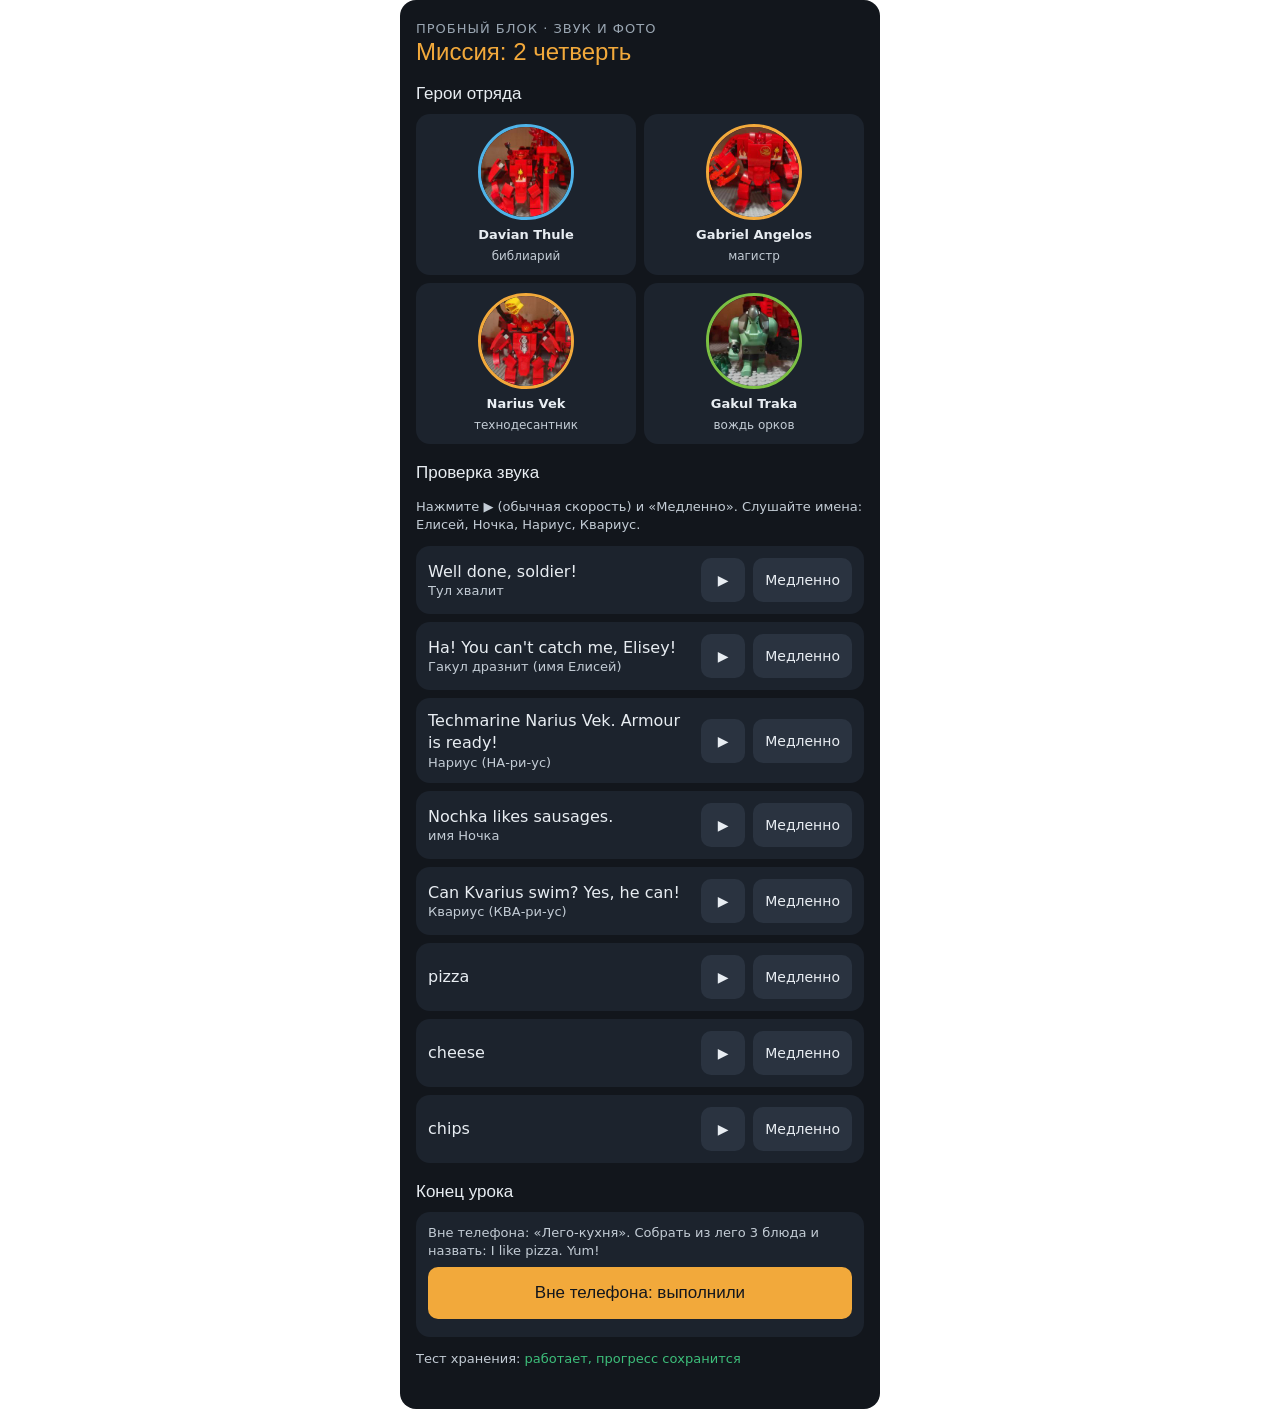
==== index.html @ 193e67cd "Главная страница ведёт на пробную Co-Authored-By: Claude Opus 5.5 <noreply@anthropic.com> Claude-Ses" ====
<!doctype html><html lang="ru"><head><meta charset="utf-8"><meta name="viewport" content="width=device-width,initial-scale=1"><title>Миссия: 2 четверть</title><meta http-equiv="refresh" content="0; url=pilot/"></head><body><a href="pilot/">Открыть пробную страницу</a></body></html>
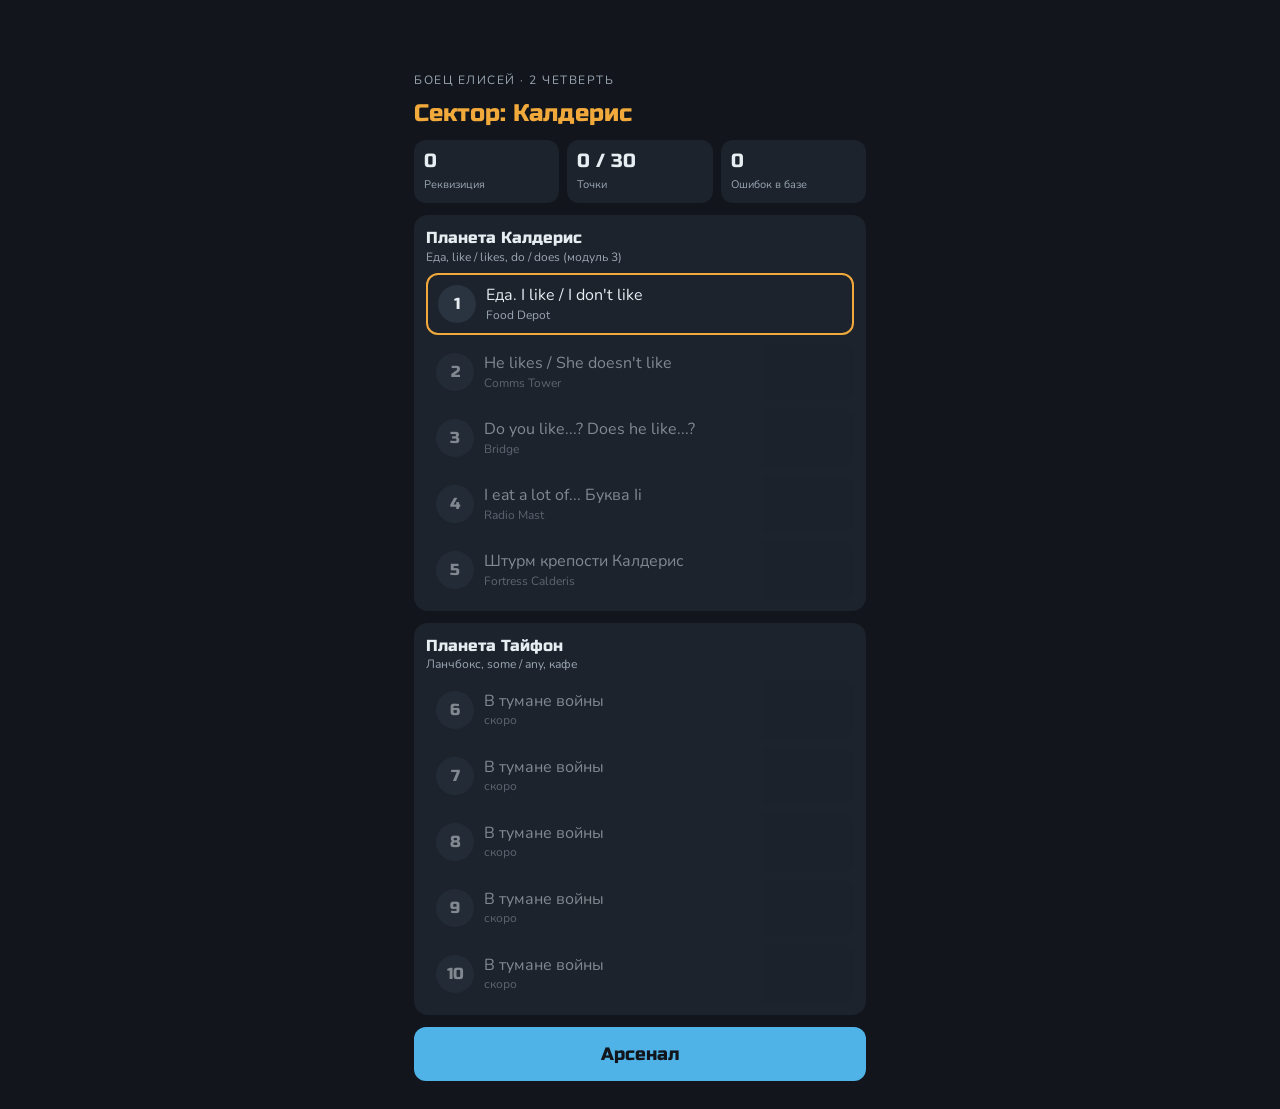
==== commit f4cb27ab: "Игра: движок и блок 1 (уроки 1-5) с озвучкой Карта, уроки, брифинги, шпаргалка, 10 типов заданий, ра" ====
--- a/index.html
+++ b/index.html
@@ -1 +1,15 @@
-<!doctype html><html lang="ru"><head><meta charset="utf-8"><meta name="viewport" content="width=device-width,initial-scale=1"><title>Миссия: 2 четверть</title><meta http-equiv="refresh" content="0; url=pilot/"></head><body><a href="pilot/">Открыть пробную страницу</a></body></html>
+<!doctype html>
+<html lang="ru">
+<head>
+<meta charset="utf-8">
+<meta name="viewport" content="width=device-width,initial-scale=1,viewport-fit=cover">
+<meta name="theme-color" content="#12161C">
+<link rel="preconnect" href="https://fonts.googleapis.com"><link rel="stylesheet" href="https://fonts.googleapis.com/css2?family=Russo+One&family=Nunito:wght@400;700&display=swap">
+<title>Миссия: 2 четверть</title>
+<script>window.M2_VERSION='1';document.write('<link rel="stylesheet" href="game/style.css?v='+window.M2_VERSION+'">');</script>
+</head>
+<body>
+<div id="app"></div>
+<script>document.write('<script src="game/engine.js?v='+window.M2_VERSION+'"><\/script>');</script>
+</body>
+</html>
--- a/game/style.css
+++ b/game/style.css
@@ -0,0 +1,83 @@
+:root{--bg:#12161C;--panel:#1C232D;--panel2:#232C38;--line:#2A3340;--text:#E8EDF2;--muted:#9AA6B2;--soft:#C3CCD5;--gold:#F2A93B;--blue:#4FB3E8;--green:#3DBE7A;--ork:#7BC043;--red:#F07167}
+*{box-sizing:border-box;-webkit-tap-highlight-color:transparent}
+html,body{margin:0;background:var(--bg);color:var(--text);font-family:Nunito,system-ui,-apple-system,"Segoe UI",Roboto,sans-serif;line-height:1.35}
+#app{max-width:480px;margin:0 auto;min-height:100vh;padding:14px 14px 28px;display:flex;flex-direction:column;gap:12px}
+h1,h2,.hd{font-family:"Russo One",Impact,"Arial Black",sans-serif;font-weight:400;margin:0}
+h1{font-size:24px;color:var(--gold);line-height:1.15}
+h2{font-size:18px}
+.sub{font-size:12px;color:var(--muted);letter-spacing:1.5px;text-transform:uppercase}
+.note{font-size:14px;color:var(--soft)}
+.card{background:var(--panel);border-radius:14px;padding:12px}
+.row{display:flex;align-items:center;gap:8px}
+.grow{flex:1;min-width:0}
+button,.btn{font-family:inherit;font-size:15px;border:0;border-radius:12px;min-height:46px;padding:0 14px;cursor:pointer;color:var(--text);background:var(--line);text-decoration:none;display:inline-flex;align-items:center;justify-content:center;gap:6px}
+button:active{transform:scale(.98)}
+.big{width:100%;min-height:54px;font-family:"Russo One",Impact,sans-serif;font-size:18px;background:var(--gold);color:#12161C}
+.big.blue{background:var(--blue)}
+.big.green{background:var(--green);color:#0d1f15}
+.big:disabled{opacity:.45}
+.ico{width:46px;padding:0;flex:0 0 46px}
+.topbar{display:flex;align-items:center;gap:8px;padding-right:0}
+.prog{height:8px;border-radius:4px;background:var(--line);overflow:hidden}
+.prog i{display:block;height:100%;background:var(--gold);transition:width .3s}
+.stats{display:grid;grid-template-columns:repeat(3,minmax(0,1fr));gap:8px}
+.stat{background:var(--panel);border-radius:12px;padding:8px 10px}
+.stat b{display:block;font-family:"Russo One",Impact,sans-serif;font-size:19px;font-weight:400}
+.stat span{font-size:11px;color:var(--muted)}
+.hero{display:flex;gap:10px;align-items:flex-start}
+.hero img{width:56px;height:56px;border-radius:50%;object-fit:cover;border:3px solid var(--blue);flex:0 0 56px;background:#000}
+.hero.ork img{border-color:var(--ork)} .hero.gold img{border-color:var(--gold)}
+.say{background:var(--panel2);border-radius:4px 14px 14px 14px;padding:9px 12px;flex:1}
+.say .who{font-size:12px;color:var(--blue)} .hero.ork .who{color:var(--ork)} .hero.gold .who{color:var(--gold)}
+.say .en{font-size:16px} .say .ru{font-size:13px;color:var(--soft)}
+.q{font-family:"Russo One",Impact,sans-serif;font-size:21px;line-height:1.25}
+.choices{display:grid;gap:8px}
+.choices.two{grid-template-columns:repeat(2,minmax(0,1fr))}
+.choice{min-height:56px;font-size:17px;background:var(--panel);border:2px solid var(--line);justify-content:center;text-align:center;padding:6px 10px}
+.choice.pic{font-size:44px;min-height:84px}
+.choice.ok{border-color:var(--green);background:#173326}
+.choice.no{border-color:var(--red);background:#2a1e22}
+.letters{display:flex;flex-wrap:wrap;gap:8px;justify-content:center}
+.letter{min-width:46px;font-size:20px;font-family:"Russo One",Impact,sans-serif;background:var(--panel2)}
+.slots{display:flex;flex-wrap:wrap;gap:6px;justify-content:center;min-height:52px;padding:6px;border-radius:12px;background:#0d1116;border:2px dashed var(--line)}
+.slot{min-width:38px;padding:6px 10px;border-radius:8px;background:var(--gold);color:#12161C;font-family:"Russo One",Impact,sans-serif;font-size:18px}
+.slot.w{background:var(--blue)}
+.mem{display:grid;grid-template-columns:repeat(3,minmax(0,1fr));gap:8px}
+.mem button{min-height:72px;font-size:15px;background:var(--panel2);padding:4px}
+.mem button.open{background:#2B3A55}
+.mem button.gone{visibility:hidden}
+.mem button.pic{font-size:34px}
+.bins{display:grid;grid-template-columns:repeat(2,minmax(0,1fr));gap:8px}
+.bin{background:#0d1116;border:2px dashed var(--line);border-radius:12px;min-height:110px;padding:8px;display:flex;flex-direction:column;gap:6px;align-items:stretch}
+.bin .hd{font-size:16px;text-align:center;color:var(--gold)}
+.bin span{background:var(--panel2);border-radius:8px;padding:6px;text-align:center;font-size:14px}
+.chip{background:var(--panel2);border:2px solid var(--line)}
+.chip.sel{border-color:var(--gold)}
+.formula{display:flex;flex-wrap:wrap;gap:6px;font-family:"Russo One",Impact,sans-serif;font-size:18px;align-items:center}
+.formula span{background:var(--line);border-radius:8px;padding:6px 10px}
+.formula .gold{background:var(--gold);color:#12161C} .formula .blue{background:var(--blue);color:#12161C} .formula .dash{border:2px dashed var(--gold)}
+.trap{background:#2a1e22;border-radius:14px;padding:12px}
+.bad{color:var(--red);text-decoration:line-through} .good{color:var(--green)}
+.toast{position:fixed;left:50%;bottom:18px;transform:translateX(-50%);background:var(--panel2);border:2px solid var(--gold);border-radius:14px;padding:10px 16px;font-size:15px;z-index:50;max-width:92%}
+.modal{position:fixed;inset:0;background:rgba(0,0,0,.72);display:flex;align-items:center;justify-content:center;z-index:60;padding:16px}
+.modal .box{background:var(--panel);border-radius:16px;padding:16px;width:100%;max-width:380px;max-height:86vh;overflow:auto}
+.pin{width:100%;height:54px;font-size:28px;letter-spacing:12px;text-align:center;border-radius:12px;border:2px solid var(--line);background:var(--bg);color:var(--text);margin:10px 0}
+textarea{width:100%;min-height:110px;border-radius:12px;border:2px solid var(--line);background:#0d1116;color:var(--text);font-family:inherit;font-size:16px;padding:10px}
+input.typ{width:100%;height:54px;border-radius:12px;border:2px solid var(--line);background:#0d1116;color:var(--text);font-size:22px;text-align:center;font-family:"Russo One",Impact,sans-serif;text-transform:lowercase}
+.cipher{display:grid;grid-template-columns:repeat(13,minmax(0,1fr));gap:2px;font-size:12px;text-align:center}
+.cipher div{background:var(--panel2);border-radius:4px;padding:2px 0;line-height:1.2}
+.cipher b{color:var(--gold);display:block}
+.lesson-list{display:flex;flex-direction:column;gap:8px}
+.ll{display:flex;align-items:center;gap:10px;background:var(--panel);border-radius:12px;padding:10px;text-decoration:none;color:var(--text)}
+.ll .num{width:38px;height:38px;border-radius:19px;flex:0 0 38px;display:flex;align-items:center;justify-content:center;font-family:"Russo One",Impact,sans-serif;background:var(--line)}
+.ll.done .num{background:var(--gold);color:#12161C} .ll.next{border:2px solid var(--gold)} .ll.lock{opacity:.5}
+.small{font-size:12px;color:var(--muted)}
+.text{font-size:17px;line-height:1.5}
+.gear{display:grid;grid-template-columns:repeat(2,minmax(0,1fr));gap:8px}
+.gear button{flex-direction:column;align-items:flex-start;min-height:74px;padding:8px 12px;background:var(--panel2);text-align:left}
+.gear button b{font-family:"Russo One",Impact,sans-serif;font-weight:400;font-size:16px}
+.gear button.own{background:#173326}
+a{color:var(--gold)}
+.hide{display:none!important}
+.timer{font-family:"Russo One",Impact,sans-serif;font-size:22px;color:var(--gold);text-align:center}
+.face{font-size:44px}
